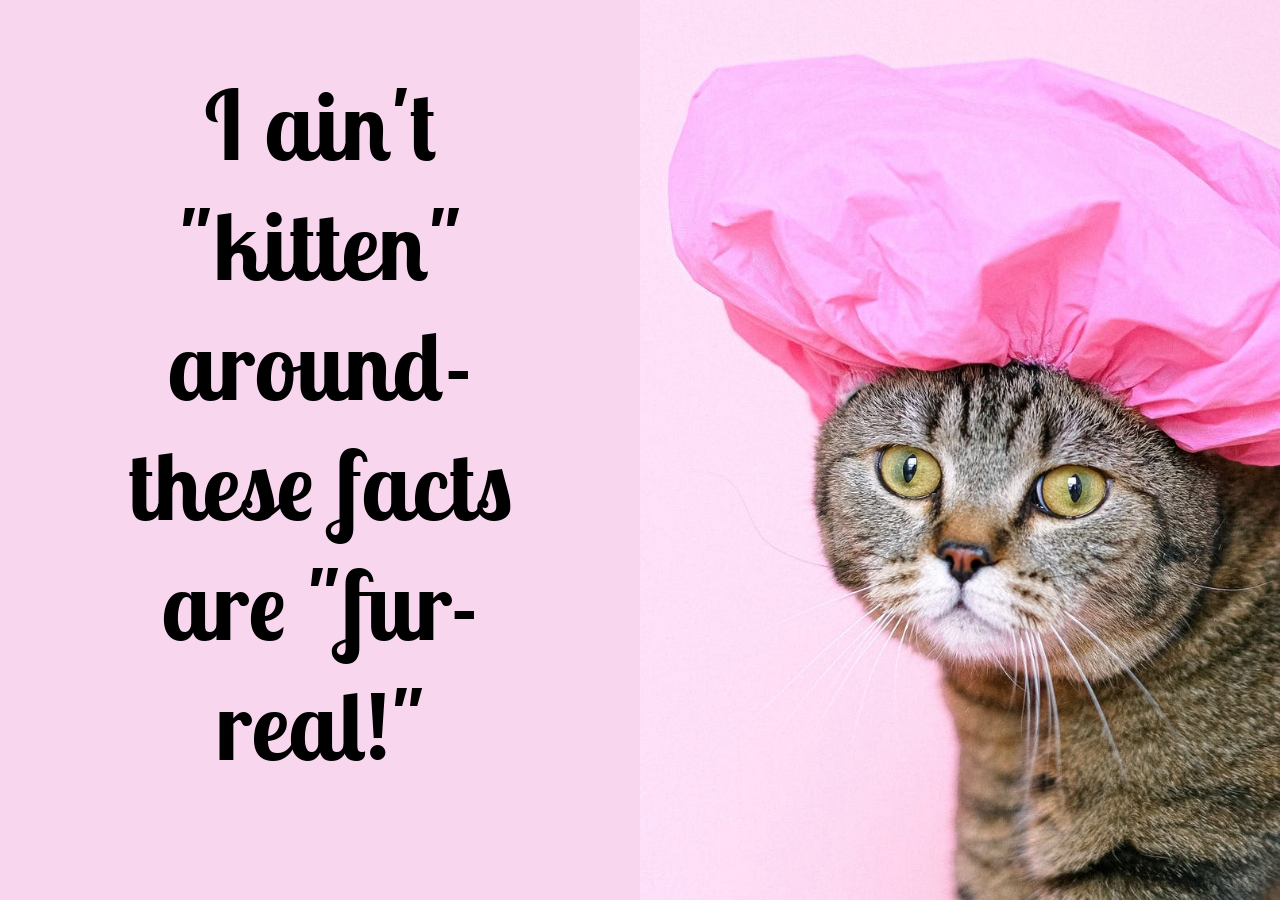
==== public/index.html @ e9ee38a5 "firebase deployment" ====
<!DOCTYPE html>
<html lang="en">
<head>
    <meta charset="UTF-8">
    <meta name="viewport" content="width=device-width, initial-scale=1.0">
    <title>Cat Facts</title>
    
    <link rel="preconnect" href="https://fonts.gstatic.com">
    <link href="https://fonts.googleapis.com/css2?family=Indie+Flower&display=swap" rel="stylesheet">


    <link rel="preconnect" href="https://fonts.gstatic.com">
    <link href="https://fonts.googleapis.com/css2?family=Lobster+Two:ital@1&display=swap" rel="stylesheet">


    <link rel="preconnect" href="https://fonts.gstatic.com">
    <link href="https://fonts.googleapis.com/css2?family=Dancing+Script:wght@500&family=Lobster+Two:ital@1&family=Pacifico&display=swap" rel="stylesheet">


    <link href="catFacts.css" rel="stylesheet">
</head>
<body>
    
    
    <div class="background">

        
        <div class="quoteContainer">
            <h1>I ain't "kitten" around-these facts are "fur-real!"</h1>
            <section>
            
            </section>
        </div>

        <div class="catPink">
            <img src="./assets/Shower Cap Cat 2.jpeg" >
        </div>

    </div>

    <script type="text/javascript" src="catFacts.js"></script>
</body>
</html>
---- public/catFacts.css ----
html, body {
    margin: 0rem;
    padding: 0rem;
}

body {
    background-color: rgb(248, 215, 238);
     
}

/* Are you kitten me? information */
.quoteContainer {
    width: 50vw;
    font-size: 3em;
    text-align: left;
 
    flex-wrap: nowrap;
    
}

p {
    /* positions the text within the quote container so that there is some border */
    margin-right: 1em;
    margin-left: 1em; 
    font-family: 'Dancing Script', cursive;
    
    
    
    
}


.catPink {
    /* display: flex; */
    /* flex-wrap: nowrap; */
    /* flex-direction: row; */
    /* background-image: no-repeat; */
    /* flex-shrink: inherit; */
    
     /* background-position: right;  */
    /* float: right;  */
    position: fixed right; 
    max-width: 50%;
}

img {
    width: auto;

    /* allows that height of the entire image to be seen */
    max-height: 100%; 
    
    /* keeps cat position from moving all over the page */
     position: fixed;
}

.background {
    flex-wrap: nowrap;
    /* this is where the display moves to a row versus column */
    display: flex;
    /* justify-content: flex-start;  */
    
}

h1 {
    font-family: 'Lobster Two', cursive;
    font-size: auto;
    padding-right: 1em;
    padding-left: 1em;
    text-align: center;

    /* margin-right: 1em;
    margin-left: 1em; */

}

.AskMe {
    background-color: rgb(248, 248, 174);
    border-radius: 5px;
    /* border-width: thin; */
    /* border-color: green; */
    /* color: rgb(58, 83, 8); */
    /* font-family: 'Dancing Script', cursive; */
    /* font-family: 'Lobster Two', cursive; */
    /* font-weight: italicized; */

}
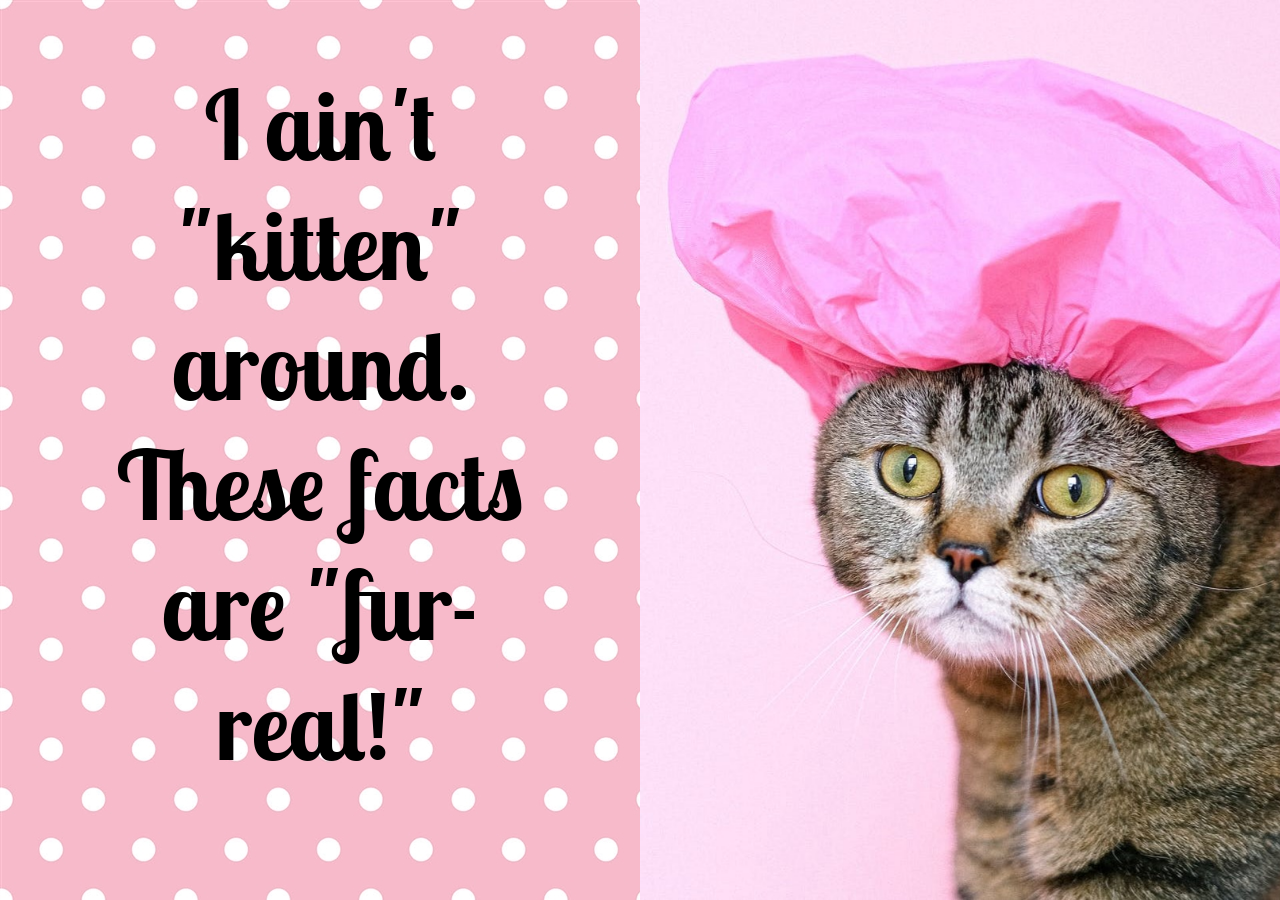
==== commit b7b65af9: "polka dot update" ====
--- a/public/index.html
+++ b/public/index.html
@@ -26,7 +26,7 @@
 
         
         <div class="quoteContainer">
-            <h1>I ain't "kitten" around-these facts are "fur-real!"</h1>
+            <h1>I ain't "kitten" around. These facts are "fur-real!"</h1>
             <section>
             
             </section>
--- a/public/catFacts.css
+++ b/public/catFacts.css
@@ -4,7 +4,9 @@
 }
 
 body {
-    background-color: rgb(248, 215, 238);
+    /* background-color: rgb(248, 215, 238); */
+    background-image: url(./assets/Pink\ Polka\ Dots.jpg);
+
      
 }
 
@@ -74,8 +76,9 @@
 }
 
 .AskMe {
-    background-color: rgb(248, 248, 174);
+    background-color: rgb(248, 117, 189);
     border-radius: 5px;
+    color: white;
     /* border-width: thin; */
     /* border-color: green; */
     /* color: rgb(58, 83, 8); */
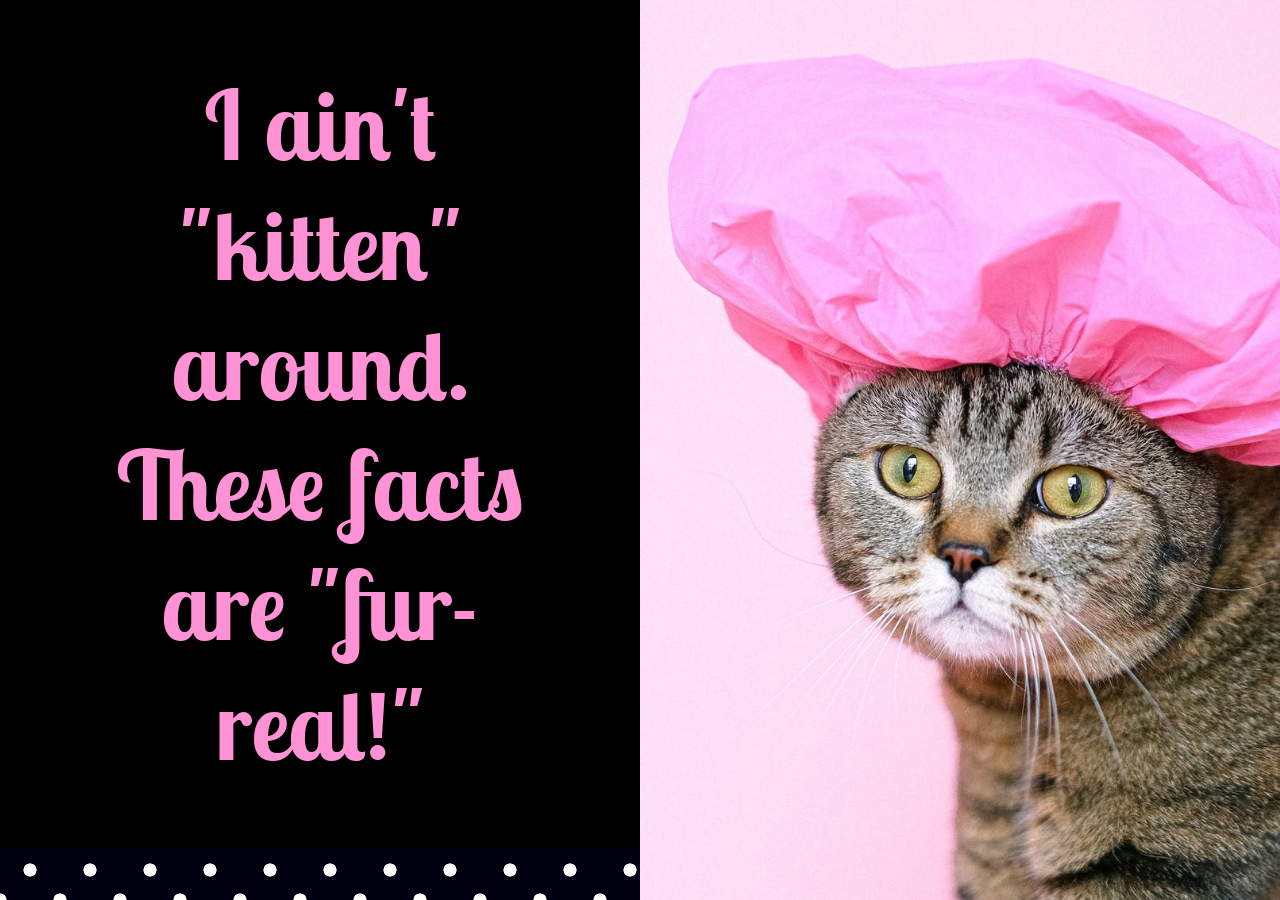
==== commit 6652b7cb: "black background polka dots" ====
--- a/public/index.html
+++ b/public/index.html
@@ -36,6 +36,10 @@
             <img src="./assets/Shower Cap Cat 2.jpeg" >
         </div>
 
+        <div class="foot">
+            <footer></footer>
+        </div>
+
     </div>
 
     <script type="text/javascript" src="catFacts.js"></script>
--- a/public/catFacts.css
+++ b/public/catFacts.css
@@ -5,8 +5,16 @@
 
 body {
     /* background-color: rgb(248, 215, 238); */
-    background-image: url(./assets/Pink\ Polka\ Dots.jpg);
+    /* background-image: url(./assets/Pink\ Polka\ Dots.jpg); */
 
+    background-color:#001;
+    background-image: radial-gradient(white 15%, transparent 16%),
+    radial-gradient(white 15%, transparent 16%);
+    background-size: 60px 60px;
+    background-position: 0 0, 30px 30px;
+
+/* color: rgb(255, 146, 213); */
+color: rgb(255, 146, 213)
      
 }
 
@@ -17,6 +25,8 @@
     text-align: left;
  
     flex-wrap: nowrap;
+    background-color: black;
+    height: 100%;
     
 }
 
@@ -76,9 +86,10 @@
 }
 
 .AskMe {
-    background-color: rgb(248, 117, 189);
+    background-color: rgb(252, 250, 162);
     border-radius: 5px;
-    color: white;
+    height: 3em;
+    font-size: .5;
     /* border-width: thin; */
     /* border-color: green; */
     /* color: rgb(58, 83, 8); */
@@ -88,6 +99,9 @@
 
 }
 
+.footer {
+    height: 30em;
+} 
 
 
 
